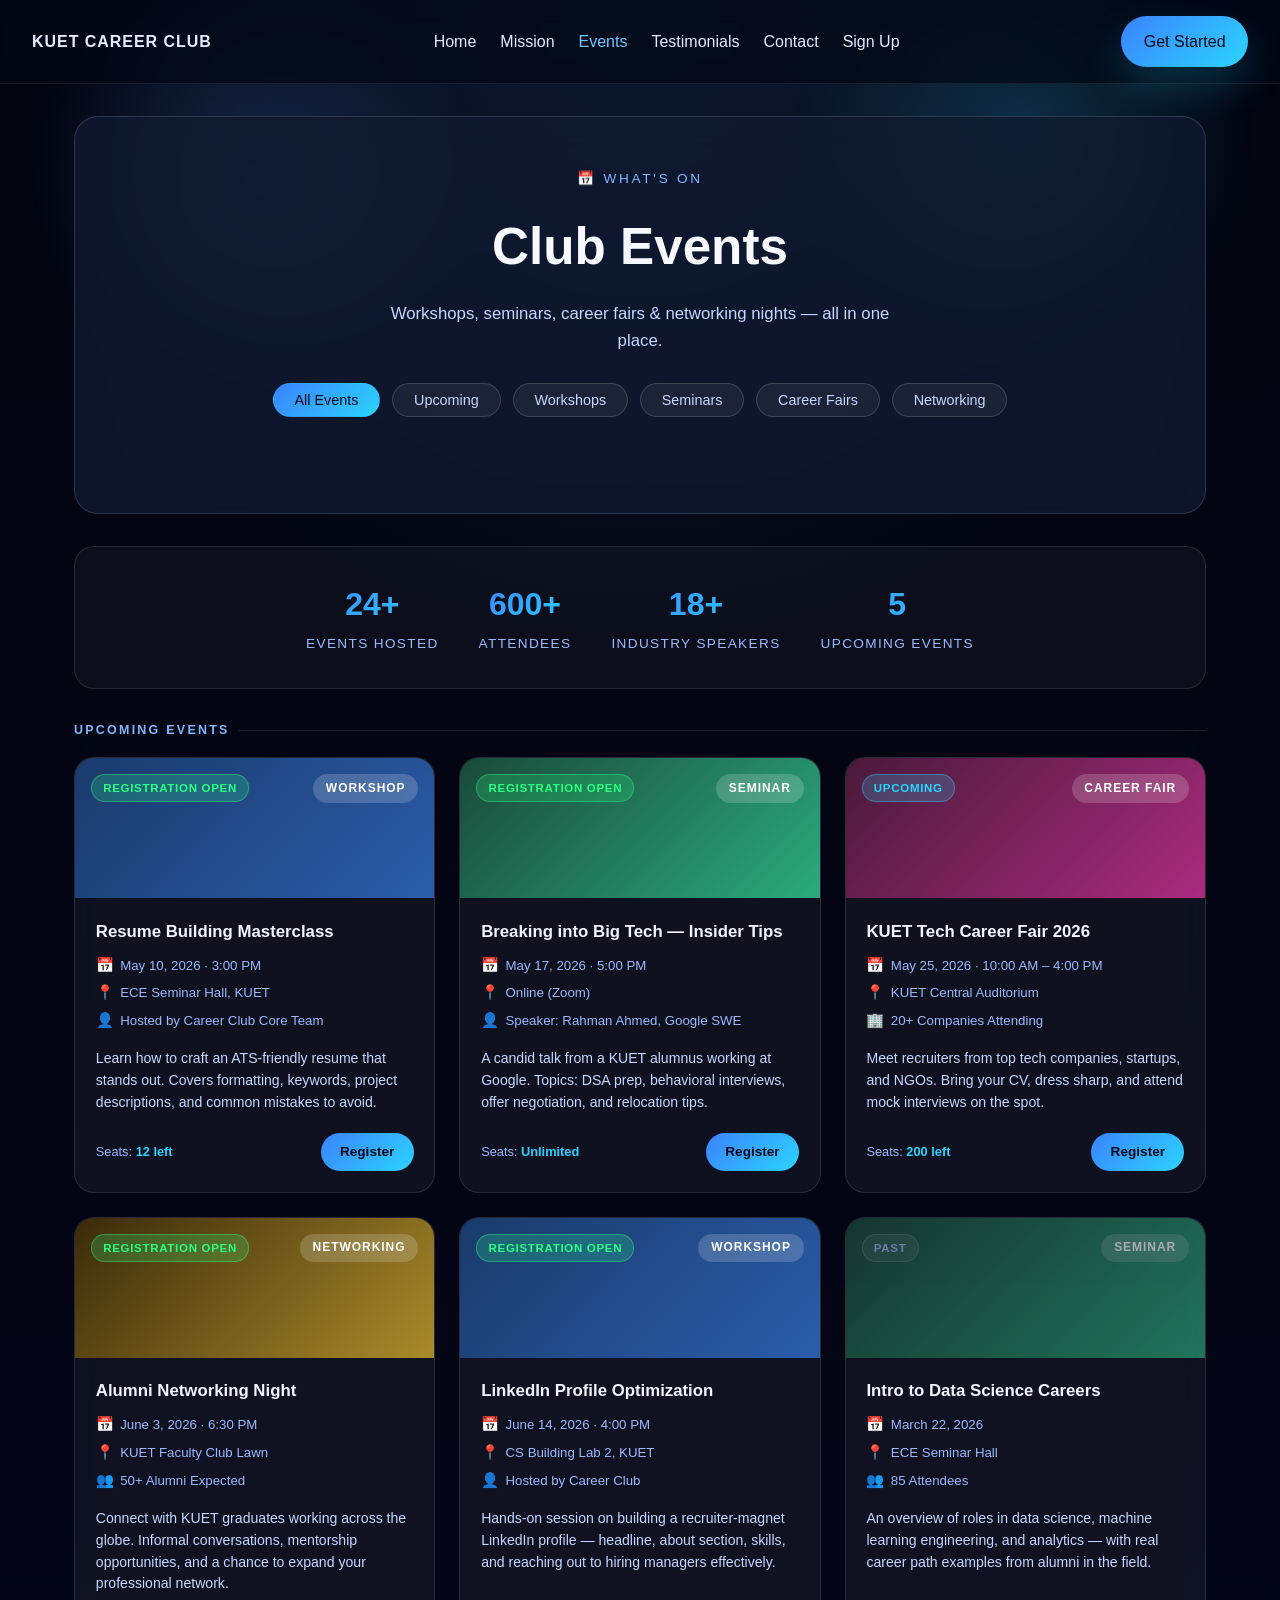
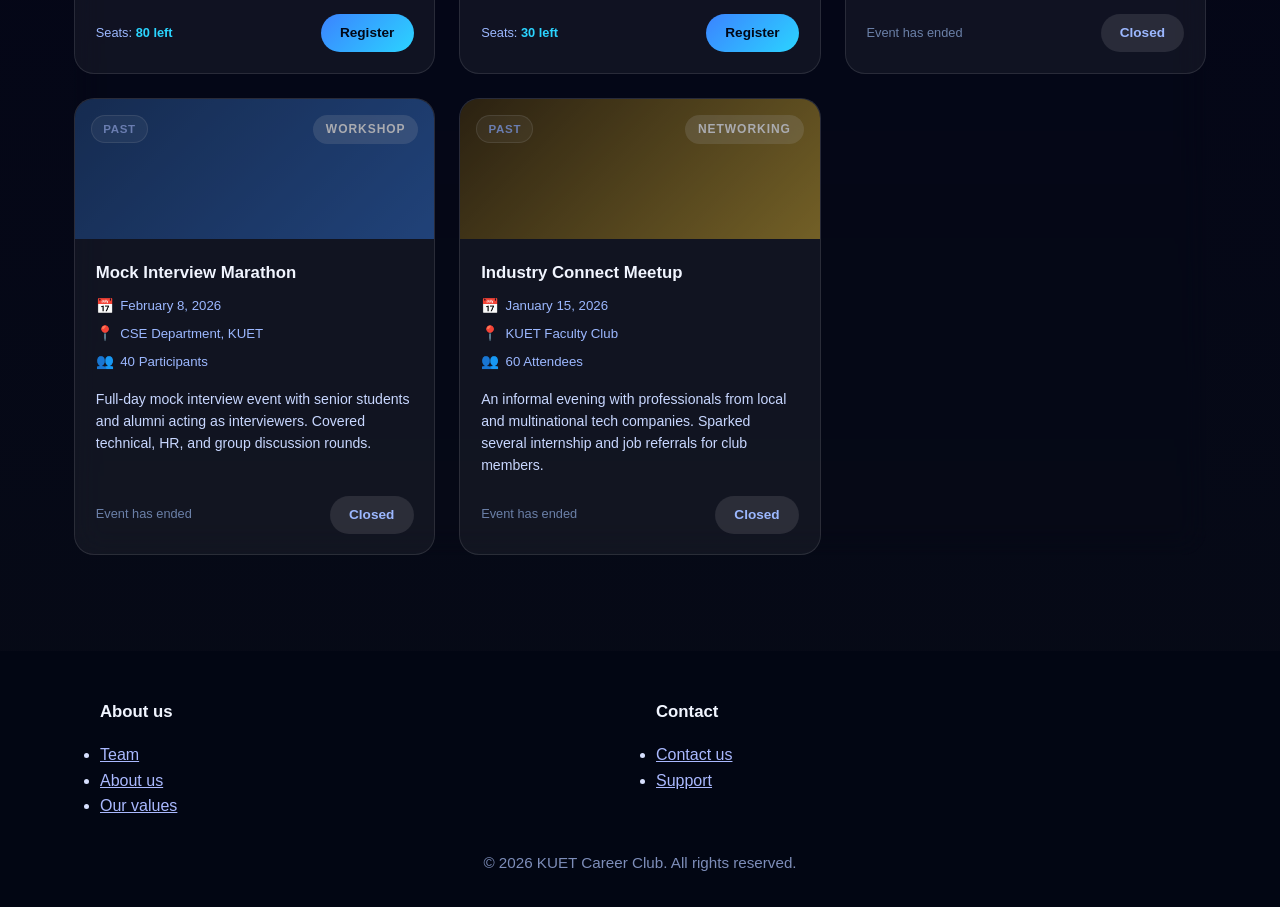
==== events.html @ 558f9d0a "added events page" ====
<!doctype html>
<html lang="en">
  <head>
    <meta charset="UTF-8" />
    <meta name="viewport" content="width=device-width, initial-scale=1.0" />
    <title>Events - KUET Career Club</title>
    <meta name="description" content="Upcoming and past events by KUET Career Club — workshops, seminars, career fairs, and more." />
    <link rel="stylesheet" href="styles.css" />

  </head>
  <body>
    <header>
      <div class="brand">
        <span class="logo">KUET Career Club</span>
      </div>
      <nav>
        <ul>
          <li><a href="index.html">Home</a></li>
          <li><a href="index.html#mission">Mission</a></li>
          <li><a href="events.html" class="nav-active">Events</a></li>
          <li><a href="index.html#testimonials">Testimonials</a></li>
          <li><a href="index.html#contact">Contact</a></li>
          <li><a href="signup.php">Sign Up</a></li>
        </ul>
      </nav>
      <a class="header-cta" href="signup.php">Get Started</a>
    </header>

    <main>
      <!-- Hero -->
      <section class="events-hero">
        <span class="eyebrow">📅 What's On</span>
        <h1>Club Events</h1>
        <p>Workshops, seminars, career fairs &amp; networking nights — all in one place.</p>

        <!-- Filter tabs -->
        <div class="filter-bar">
          <button class="filter-btn active" data-filter="all" id="filter-all">All Events</button>
          <button class="filter-btn" data-filter="upcoming" id="filter-upcoming">Upcoming</button>
          <button class="filter-btn" data-filter="workshop" id="filter-workshop">Workshops</button>
          <button class="filter-btn" data-filter="seminar" id="filter-seminar">Seminars</button>
          <button class="filter-btn" data-filter="fair" id="filter-fair">Career Fairs</button>
          <button class="filter-btn" data-filter="networking" id="filter-networking">Networking</button>
        </div>
      </section>

      <!-- Stats -->
      <div class="stats-row">
        <div class="stat-item">
          <span class="num">24+</span>
          <span>Events Hosted</span>
        </div>
        <div class="stat-item">
          <span class="num">600+</span>
          <span>Attendees</span>
        </div>
        <div class="stat-item">
          <span class="num">18+</span>
          <span>Industry Speakers</span>
        </div>
        <div class="stat-item">
          <span class="num">5</span>
          <span>Upcoming Events</span>
        </div>
      </div>

      <!-- Upcoming Events -->
      <section class="events-section-wrapper">
        <p class="section-label">Upcoming Events</p>
        <div class="events-grid" id="events-grid">

          <div class="event-card" data-type="workshop" data-status="upcoming">
            <div class="event-banner workshop">
              <span class="status-badge open">Registration Open</span>
              <span class="event-tag">Workshop</span>
            </div>
            <div class="event-body">
              <h3>Resume Building Masterclass</h3>
              <div class="event-meta">
                <span><span class="icon">📅</span> May 10, 2026 · 3:00 PM</span>
                <span><span class="icon">📍</span> ECE Seminar Hall, KUET</span>
                <span><span class="icon">👤</span> Hosted by Career Club Core Team</span>
              </div>
              <p>Learn how to craft an ATS-friendly resume that stands out. Covers formatting, keywords, project descriptions, and common mistakes to avoid.</p>
              <div class="event-footer">
                <div class="seats">Seats: <span>12 left</span></div>
                <a href="signup.php" class="register-btn">Register</a>
              </div>
            </div>
          </div>

          <div class="event-card" data-type="seminar" data-status="upcoming">
            <div class="event-banner seminar">
              <span class="status-badge open">Registration Open</span>
              <span class="event-tag">Seminar</span>
            </div>
            <div class="event-body">
              <h3>Breaking into Big Tech — Insider Tips</h3>
              <div class="event-meta">
                <span><span class="icon">📅</span> May 17, 2026 · 5:00 PM</span>
                <span><span class="icon">📍</span> Online (Zoom)</span>
                <span><span class="icon">👤</span> Speaker: Rahman Ahmed, Google SWE</span>
              </div>
              <p>A candid talk from a KUET alumnus working at Google. Topics: DSA prep, behavioral interviews, offer negotiation, and relocation tips.</p>
              <div class="event-footer">
                <div class="seats">Seats: <span>Unlimited</span></div>
                <a href="signup.php" class="register-btn">Register</a>
              </div>
            </div>
          </div>

          <div class="event-card" data-type="fair" data-status="upcoming">
            <div class="event-banner fair">
              <span class="status-badge upcoming">Upcoming</span>
              <span class="event-tag">Career Fair</span>
            </div>
            <div class="event-body">
              <h3>KUET Tech Career Fair 2026</h3>
              <div class="event-meta">
                <span><span class="icon">📅</span> May 25, 2026 · 10:00 AM – 4:00 PM</span>
                <span><span class="icon">📍</span> KUET Central Auditorium</span>
                <span><span class="icon">🏢</span> 20+ Companies Attending</span>
              </div>
              <p>Meet recruiters from top tech companies, startups, and NGOs. Bring your CV, dress sharp, and attend mock interviews on the spot.</p>
              <div class="event-footer">
                <div class="seats">Seats: <span>200 left</span></div>
                <a href="signup.php" class="register-btn">Register</a>
              </div>
            </div>
          </div>

          <div class="event-card" data-type="networking" data-status="upcoming">
            <div class="event-banner networking">
              <span class="status-badge open">Registration Open</span>
              <span class="event-tag">Networking</span>
            </div>
            <div class="event-body">
              <h3>Alumni Networking Night</h3>
              <div class="event-meta">
                <span><span class="icon">📅</span> June 3, 2026 · 6:30 PM</span>
                <span><span class="icon">📍</span> KUET Faculty Club Lawn</span>
                <span><span class="icon">👥</span> 50+ Alumni Expected</span>
              </div>
              <p>Connect with KUET graduates working across the globe. Informal conversations, mentorship opportunities, and a chance to expand your professional network.</p>
              <div class="event-footer">
                <div class="seats">Seats: <span>80 left</span></div>
                <a href="signup.php" class="register-btn">Register</a>
              </div>
            </div>
          </div>

          <div class="event-card" data-type="workshop" data-status="upcoming">
            <div class="event-banner workshop">
              <span class="status-badge open">Registration Open</span>
              <span class="event-tag">Workshop</span>
            </div>
            <div class="event-body">
              <h3>LinkedIn Profile Optimization</h3>
              <div class="event-meta">
                <span><span class="icon">📅</span> June 14, 2026 · 4:00 PM</span>
                <span><span class="icon">📍</span> CS Building Lab 2, KUET</span>
                <span><span class="icon">👤</span> Hosted by Career Club</span>
              </div>
              <p>Hands-on session on building a recruiter-magnet LinkedIn profile — headline, about section, skills, and reaching out to hiring managers effectively.</p>
              <div class="event-footer">
                <div class="seats">Seats: <span>30 left</span></div>
                <a href="signup.php" class="register-btn">Register</a>
              </div>
            </div>
          </div>

          <!-- Past Events -->
          <div class="event-card" data-type="seminar" data-status="past">
            <div class="event-banner seminar past-banner">
              <span class="status-badge past">Past</span>
              <span class="event-tag">Seminar</span>
            </div>
            <div class="event-body">
              <h3>Intro to Data Science Careers</h3>
              <div class="event-meta">
                <span><span class="icon">📅</span> March 22, 2026</span>
                <span><span class="icon">📍</span> ECE Seminar Hall</span>
                <span><span class="icon">👥</span> 85 Attendees</span>
              </div>
              <p>An overview of roles in data science, machine learning engineering, and analytics — with real career path examples from alumni in the field.</p>
              <div class="event-footer">
                <div class="seats ended">Event has ended</div>
                <span class="register-btn disabled">Closed</span>
              </div>
            </div>
          </div>

          <div class="event-card" data-type="workshop" data-status="past">
            <div class="event-banner workshop past-banner">
              <span class="status-badge past">Past</span>
              <span class="event-tag">Workshop</span>
            </div>
            <div class="event-body">
              <h3>Mock Interview Marathon</h3>
              <div class="event-meta">
                <span><span class="icon">📅</span> February 8, 2026</span>
                <span><span class="icon">📍</span> CSE Department, KUET</span>
                <span><span class="icon">👥</span> 40 Participants</span>
              </div>
              <p>Full-day mock interview event with senior students and alumni acting as interviewers. Covered technical, HR, and group discussion rounds.</p>
              <div class="event-footer">
                <div class="seats ended">Event has ended</div>
                <span class="register-btn disabled">Closed</span>
              </div>
            </div>
          </div>

          <div class="event-card" data-type="networking" data-status="past">
            <div class="event-banner networking past-banner">
              <span class="status-badge past">Past</span>
              <span class="event-tag">Networking</span>
            </div>
            <div class="event-body">
              <h3>Industry Connect Meetup</h3>
              <div class="event-meta">
                <span><span class="icon">📅</span> January 15, 2026</span>
                <span><span class="icon">📍</span> KUET Faculty Club</span>
                <span><span class="icon">👥</span> 60 Attendees</span>
              </div>
              <p>An informal evening with professionals from local and multinational tech companies. Sparked several internship and job referrals for club members.</p>
              <div class="event-footer">
                <div class="seats ended">Event has ended</div>
                <span class="register-btn disabled">Closed</span>
              </div>
            </div>
          </div>

        </div>
        <p class="no-results" id="no-results">No events found for this filter.</p>
      </section>
    </main>

    <footer>
      <div class="footer-links">
        <div>
          <h3>About us</h3>
          <ul>
            <li><a href="#">Team</a></li>
            <li><a href="#">About us</a></li>
            <li><a href="#">Our values</a></li>
          </ul>
        </div>
        <div>
          <h3>Contact</h3>
          <ul>
            <li><a href="#">Contact us</a></li>
            <li><a href="#">Support</a></li>
          </ul>
        </div>
      </div>
      <p class="footer-copy">&copy; 2026 KUET Career Club. All rights reserved.</p>
    </footer>

    <script>
      const filterBtns = document.querySelectorAll('.filter-btn');
      const cards = document.querySelectorAll('.event-card');
      const noResults = document.getElementById('no-results');

      filterBtns.forEach(btn => {
        btn.addEventListener('click', () => {
          filterBtns.forEach(b => b.classList.remove('active'));
          btn.classList.add('active');

          const filter = btn.dataset.filter;
          let visible = 0;

          cards.forEach(card => {
            const type   = card.dataset.type;
            const status = card.dataset.status;
            const show   = filter === 'all'
                        || filter === type
                        || filter === status;
            card.style.display = show ? 'flex' : 'none';
            if (show) visible++;
          });

          noResults.style.display = visible === 0 ? 'block' : 'none';
        });
      });
    </script>
  </body>
</html>
---- styles.css ----
* {
    margin: 0;
    padding: 0;
    box-sizing: border-box;
}
body {
    font-family: Inter, Arial, sans-serif;
    line-height: 1.6;
    color: #e6ecff;
    background: radial-gradient(circle at top, rgba(84, 152, 255, 0.14), transparent 25%),
      linear-gradient(180deg, #02040f 0%, #040617 60%, #070b16 100%);
}
body::before {
    content: '';
    position: fixed;
    inset: 0;
    background: radial-gradient(circle at 20% 20%, rgba(91, 156, 255, 0.18), transparent 18%),
      radial-gradient(circle at 80% 15%, rgba(43, 207, 255, 0.18), transparent 18%);
    pointer-events: none;
}
header {
    position: sticky;
    top: 0;
    z-index: 10;
    display: flex;
    align-items: center;
    justify-content: space-between;
    gap: 1rem;
    padding: 1rem 2rem;
    background: rgba(2, 7, 22, 0.72);
    border-bottom: 1px solid rgba(255, 255, 255, 0.08);
    backdrop-filter: blur(12px);
}
.brand .logo {
    font-size: 1rem;
    font-weight: 700;
    letter-spacing: 0.06em;
    text-transform: uppercase;
}
nav ul {
    list-style: none;
    display: flex;
    gap: 1.5rem;
    align-items: center;
}
nav a,
.header-cta {
    color: #e6ecff;
    text-decoration: none;
    font-weight: 500;
}
nav a {
    transition: color 0.2s ease;
}
nav a:hover {
    color: #6fc7ff;
}
.header-cta {
    padding: 0.8rem 1.4rem;
    border-radius: 999px;
    background: linear-gradient(135deg, #3b83ff, #2bd4ff);
    color: #020817;
    box-shadow: 0 18px 40px rgba(45, 212, 255, 0.2);
}
main {
    max-width: 1180px;
    margin: 0 auto;
    padding: 2rem 1.5rem 4rem;
}
section {
    padding: 2rem;
    margin-bottom: 2rem;
    background: rgba(255, 255, 255, 0.06);
    backdrop-filter: blur(16px);
    border: 1px solid rgba(255, 255, 255, 0.12);
    border-radius: 24px;
}
.hero {
    padding: 3rem 2rem;
    background: rgba(15, 25, 48, 0.8);
    border: 1px solid rgba(255, 255, 255, 0.14);
}
.hero-grid {
    display: grid;
    grid-template-columns: 1.2fr 1fr;
    gap: 2rem;
    align-items: center;
}
.hero-copy {
    max-width: 620px;
}
.eyebrow {
    display: inline-block;
    margin-bottom: 1rem;
    color: #82b7ff;
    font-size: 0.85rem;
    letter-spacing: 0.2em;
    text-transform: uppercase;
}
.hero h1,
#mission h2 {
    font-size: clamp(2.6rem, 4vw, 4.6rem);
    line-height: 1.02;
    margin-bottom: 1.2rem;
    color: #f7f9ff;
}
.hero p,
.mission-copy p {
    max-width: 580px;
    font-size: 1.05rem;
    color: #c8d7ff;
    margin-bottom: 2rem;
}
.hero-actions {
    display: flex;
    flex-wrap: wrap;
    gap: 1rem;
}
.btn {
    display: inline-flex;
    align-items: center;
    justify-content: center;
    padding: 0.95rem 1.8rem;
    border-radius: 999px;
    font-weight: 600;
    transition: transform 0.2s ease, box-shadow 0.2s ease, background 0.2s ease;
}
.btn:hover {
    transform: translateY(-2px);
}
.btn-primary {
    background: linear-gradient(135deg, #3b83ff, #2bd4ff);
    color: #020817;
    box-shadow: 0 18px 40px rgba(45, 212, 255, 0.22);
}
.btn-secondary {
    background: rgba(255, 255, 255, 0.08);
    color: #e8f1ff;
    border: 1px solid rgba(255, 255, 255, 0.14);
}
.hero-visual {
    display: flex;
    justify-content: center;
}
.hero-card {
    width: 100%;
    min-height: 380px;
    border-radius: 32px;
    overflow: hidden;
    box-shadow: 0 40px 120px rgba(0, 0, 0, 0.35);
    border: 1px solid rgba(255, 255, 255, 0.16);
    background: linear-gradient(180deg, rgba(255,255,255,0.04), rgba(255,255,255,0.08));
}
.hero-card-image {
    width: 100%;
    height: 100%;
    min-height: 300px;
    background: radial-gradient(circle at 30% 30%, rgba(91, 156, 255, 0.22), transparent 24%),
      linear-gradient(180deg, rgba(255, 255, 255, 0.08), rgba(7, 15, 33, 0.95));
    background-image: url('');
    background-size: cover;
    background-position: center;
    position: relative;
}
.hero-card-image::after {
    content: '';
    position: absolute;
    inset: 0;
    background: linear-gradient(180deg, transparent 0%, rgba(2, 8, 28, 0.65) 100%);
}
.hero-card-caption {
    position: absolute;
    left: 1.5rem;
    right: 1.5rem;
    bottom: 1.5rem;
    padding: 0.9rem 1rem;
    border-radius: 18px;
    background: rgba(2, 8, 28, 0.78);
    color: #e8f1ff;
    font-weight: 600;
    backdrop-filter: blur(10px);
}
.mission {
    display: grid;
    grid-template-columns: 1.2fr 0.8fr;
    gap: 2rem;
    align-items: center;
}
.mission-copy .eyebrow {
    color: #6fd7ff;
}
.mission-note {
    margin-top: 1rem;
    color: #9cb8ff;
}
.mission-panel {
    display: flex;
    justify-content: center;
}
.brand-card {
    max-width: 360px;
    width: 100%;
    border-radius: 28px;
    padding: 2rem;
    background: rgba(255, 255, 255, 0.05);
    border: 1px solid rgba(255, 255, 255, 0.14);
    box-shadow: inset 0 0 0 1px rgba(255, 255, 255, 0.02), 0 40px 80px rgba(7, 15, 33, 0.45);
    display: grid;
    place-items: center;
    text-align: center;
}
.brand-mark {
    width: 72px;
    height: 72px;
    border-radius: 22px;
    background: linear-gradient(135deg, #3b83ff, #2bd4ff);
    color: #020817;
    display: grid;
    place-items: center;
    font-size: 1.6rem;
    font-weight: 700;
    margin-bottom: 1.4rem;
}
.brand-text span {
    display: inline-block;
    color: #e8f1ff;
    font-size: 1.1rem;
    letter-spacing: 0.08em;
    text-transform: uppercase;
}
.testimonials {
    overflow: hidden;
    padding: 2rem 0;
}
.testimonials-container {
    display: flex;
    width: calc(250px * 10);
    animation: scroll 40s linear infinite;
}
.testimonial {
    flex: 0 0 250px;
    margin-right: 2rem;
    padding: 1.5rem;
    background: rgba(255, 255, 255, 0.05);
    border-radius: 16px;
    border: 1px solid rgba(255, 255, 255, 0.1);
    backdrop-filter: blur(8px);
}
.testimonial p {
    color: #c8d7ff;
    font-style: italic;
    margin-bottom: 0.5rem;
}
.testimonial cite {
    color: #82b7ff;
    font-weight: 600;
    font-size: 0.9rem;
}
@keyframes scroll {
    0% { transform: translateX(0); }
    100% { transform: translateX(-50%); }
}
footer {
    background-color: #020613;
    color: #d7e0ff;
    padding: 3rem 1.5rem 2rem;
}
.footer-links {
    display: grid;
    grid-template-columns: repeat(2, minmax(180px, 1fr));
    gap: 2rem;
    max-width: 1080px;
    margin: 0 auto 2rem;
}
.footer-links h3 {
    margin-bottom: 1rem;
    color: #f1f5ff;
    font-size: 1.05rem;
}
.footer-links a {
    color: #aab9ff;
}
.footer-copy {
    text-align: center;
    color: #7d8db9;
    font-size: 0.95rem;
}
@media (max-width: 1024px) {
    .hero-grid,
    .mission {
        grid-template-columns: 1fr;
    }
    .hero {
        padding: 2.5rem 1.5rem;
    }
}
@media (max-width: 768px) {
    header {
        flex-wrap: wrap;
        justify-content: center;
        text-align: center;
    }
    nav ul {
        flex-wrap: wrap;
        justify-content: center;
    }
    .hero h1,
    #mission h2 {
        font-size: 2.6rem;
    }
    .hero-actions {
        justify-content: center;
    }
}
@media (max-width: 560px) {
    header {
        padding: 1rem;
    }
    .hero {
        padding: 2rem 1rem;
    }
    .hero-card {
        min-height: 260px;
    }
    .hero-card-caption {
        left: 1rem;
        right: 1rem;
    }
    .btn {
        width: 100%;
    }
}

/* Form styles */
form {
    max-width: 400px;
    margin: 0 auto;
    display: flex;
    flex-direction: column;
}

label {
    margin-bottom: 0.5rem;
    font-weight: bold;
}

input {
    padding: 0.5rem;
    margin-bottom: 1rem;
    border: 1px solid #ccc;
    border-radius: 4px;
    font-size: 1rem;
}

button {
    padding: 0.5rem;
    background-color: #045086;
    color: white;
    border: none;
    border-radius: 4px;
    cursor: pointer;
    margin-bottom: 0.5rem;
    font-size: 1rem;
}

button:hover {
    background-color: #003366;
}

button[type="reset"] {
    background-color: #ccc;
    color: #333;
}

button[type="reset"]:hover {
    background-color: #aaa;
}

/* ── Events Page ── */
.events-hero {
    text-align: center;
    padding: 3rem 2rem;
    background: rgba(15, 25, 48, 0.8);
    border: 1px solid rgba(255, 255, 255, 0.14);
}
.events-hero h1 {
    font-size: clamp(2rem, 4vw, 3.6rem);
    color: #f7f9ff;
    margin-bottom: 0.8rem;
}
.events-hero p {
    color: #c8d7ff;
    font-size: 1.05rem;
    max-width: 540px;
    margin: 0 auto 1.8rem;
}
.filter-bar {
    display: flex;
    justify-content: center;
    gap: 0.75rem;
    flex-wrap: wrap;
    margin-bottom: 2.5rem;
}
.filter-btn {
    padding: 0.5rem 1.3rem;
    border-radius: 999px;
    border: 1px solid rgba(255, 255, 255, 0.15);
    background: rgba(255, 255, 255, 0.06);
    color: #c8d7ff;
    font-size: 0.9rem;
    font-weight: 500;
    cursor: pointer;
    transition: all 0.2s ease;
}
.filter-btn:hover,
.filter-btn.active {
    background: linear-gradient(135deg, #3b83ff, #2bd4ff);
    color: #020817;
    border-color: transparent;
}
.stats-row {
    display: flex;
    justify-content: center;
    gap: 2.5rem;
    flex-wrap: wrap;
    padding: 2rem;
    background: rgba(255, 255, 255, 0.04);
    border: 1px solid rgba(255, 255, 255, 0.1);
    border-radius: 20px;
    margin-bottom: 2rem;
}
.stat-item { text-align: center; }
.stat-item .num {
    display: block;
    font-size: 2rem;
    font-weight: 700;
    background: linear-gradient(135deg, #3b83ff, #2bd4ff);
    -webkit-background-clip: text;
    -webkit-text-fill-color: transparent;
    background-clip: text;
}
.stat-item span:last-child {
    font-size: 0.85rem;
    color: #9cb8ff;
    text-transform: uppercase;
    letter-spacing: 0.1em;
}
.events-grid {
    display: grid;
    grid-template-columns: repeat(auto-fill, minmax(300px, 1fr));
    gap: 1.5rem;
}
.event-card {
    background: rgba(255, 255, 255, 0.05);
    border: 1px solid rgba(255, 255, 255, 0.1);
    border-radius: 20px;
    overflow: hidden;
    backdrop-filter: blur(12px);
    transition: transform 0.25s ease, box-shadow 0.25s ease;
    display: flex;
    flex-direction: column;
}
.event-card:hover {
    transform: translateY(-5px);
    box-shadow: 0 20px 60px rgba(43, 212, 255, 0.12);
}
.event-banner {
    height: 140px;
    position: relative;
    display: flex;
    align-items: flex-end;
    padding: 1rem;
}
.event-banner.workshop   { background: linear-gradient(135deg, #1a3a6b, #2b5daa); }
.event-banner.seminar    { background: linear-gradient(135deg, #1a4a3a, #2baa7e); }
.event-banner.fair       { background: linear-gradient(135deg, #4a1a3a, #aa2b7e); }
.event-banner.networking { background: linear-gradient(135deg, #3a2a0a, #aa8b2b); }
.event-banner.past-banner { opacity: 0.65; }
.event-tag {
    position: absolute;
    top: 1rem;
    right: 1rem;
    padding: 0.3rem 0.8rem;
    border-radius: 999px;
    font-size: 0.75rem;
    font-weight: 600;
    text-transform: uppercase;
    letter-spacing: 0.08em;
    background: rgba(255, 255, 255, 0.18);
    color: #fff;
    backdrop-filter: blur(6px);
}
.status-badge {
    position: absolute;
    top: 1rem;
    left: 1rem;
    padding: 0.25rem 0.7rem;
    border-radius: 999px;
    font-size: 0.72rem;
    font-weight: 700;
    text-transform: uppercase;
    letter-spacing: 0.06em;
}
.status-badge.upcoming { background: rgba(43, 212, 255, 0.2); color: #2bd4ff; border: 1px solid rgba(43, 212, 255, 0.4); }
.status-badge.past     { background: rgba(255, 255, 255, 0.08); color: #9cb8ff; border: 1px solid rgba(255, 255, 255, 0.15); }
.status-badge.open     { background: rgba(43, 255, 130, 0.2); color: #2bff82; border: 1px solid rgba(43, 255, 130, 0.4); }
.event-body {
    padding: 1.3rem;
    flex: 1;
    display: flex;
    flex-direction: column;
}
.event-body h3 { font-size: 1.05rem; color: #f1f5ff; margin-bottom: 0.5rem; }
.event-meta { display: flex; flex-direction: column; gap: 0.3rem; margin-bottom: 1rem; }
.event-meta span { font-size: 0.83rem; color: #9cb8ff; display: flex; align-items: center; gap: 0.4rem; }
.event-meta .icon { font-size: 0.9rem; }
.event-body p { font-size: 0.88rem; color: #c8d7ff; flex: 1; margin-bottom: 1.2rem; line-height: 1.55; }
.event-footer { display: flex; align-items: center; justify-content: space-between; }
.seats { font-size: 0.8rem; color: #9cb8ff; }
.seats span { color: #2bd4ff; font-weight: 600; }
.seats.ended { color: #6b80a8; }
.register-btn {
    padding: 0.5rem 1.2rem;
    border-radius: 999px;
    font-size: 0.85rem;
    font-weight: 600;
    cursor: pointer;
    border: none;
    background: linear-gradient(135deg, #3b83ff, #2bd4ff);
    color: #020817;
    transition: transform 0.2s ease, opacity 0.2s ease;
    text-decoration: none;
    display: inline-block;
}
.register-btn:hover { transform: translateY(-2px); opacity: 0.9; }
.register-btn.disabled {
    background: rgba(255, 255, 255, 0.1);
    color: #9cb8ff;
    cursor: default;
}
.register-btn.disabled:hover { transform: none; }
.section-label {
    font-size: 0.78rem;
    font-weight: 700;
    letter-spacing: 0.18em;
    text-transform: uppercase;
    color: #82b7ff;
    margin-bottom: 1rem;
    display: flex;
    align-items: center;
    gap: 0.6rem;
}
.section-label::after {
    content: '';
    flex: 1;
    height: 1px;
    background: rgba(255, 255, 255, 0.1);
}
.nav-active { color: #6fc7ff !important; }
.events-section-wrapper { background: transparent; border: none; padding: 0; }
.no-results { text-align: center; padding: 3rem; color: #9cb8ff; display: none; }
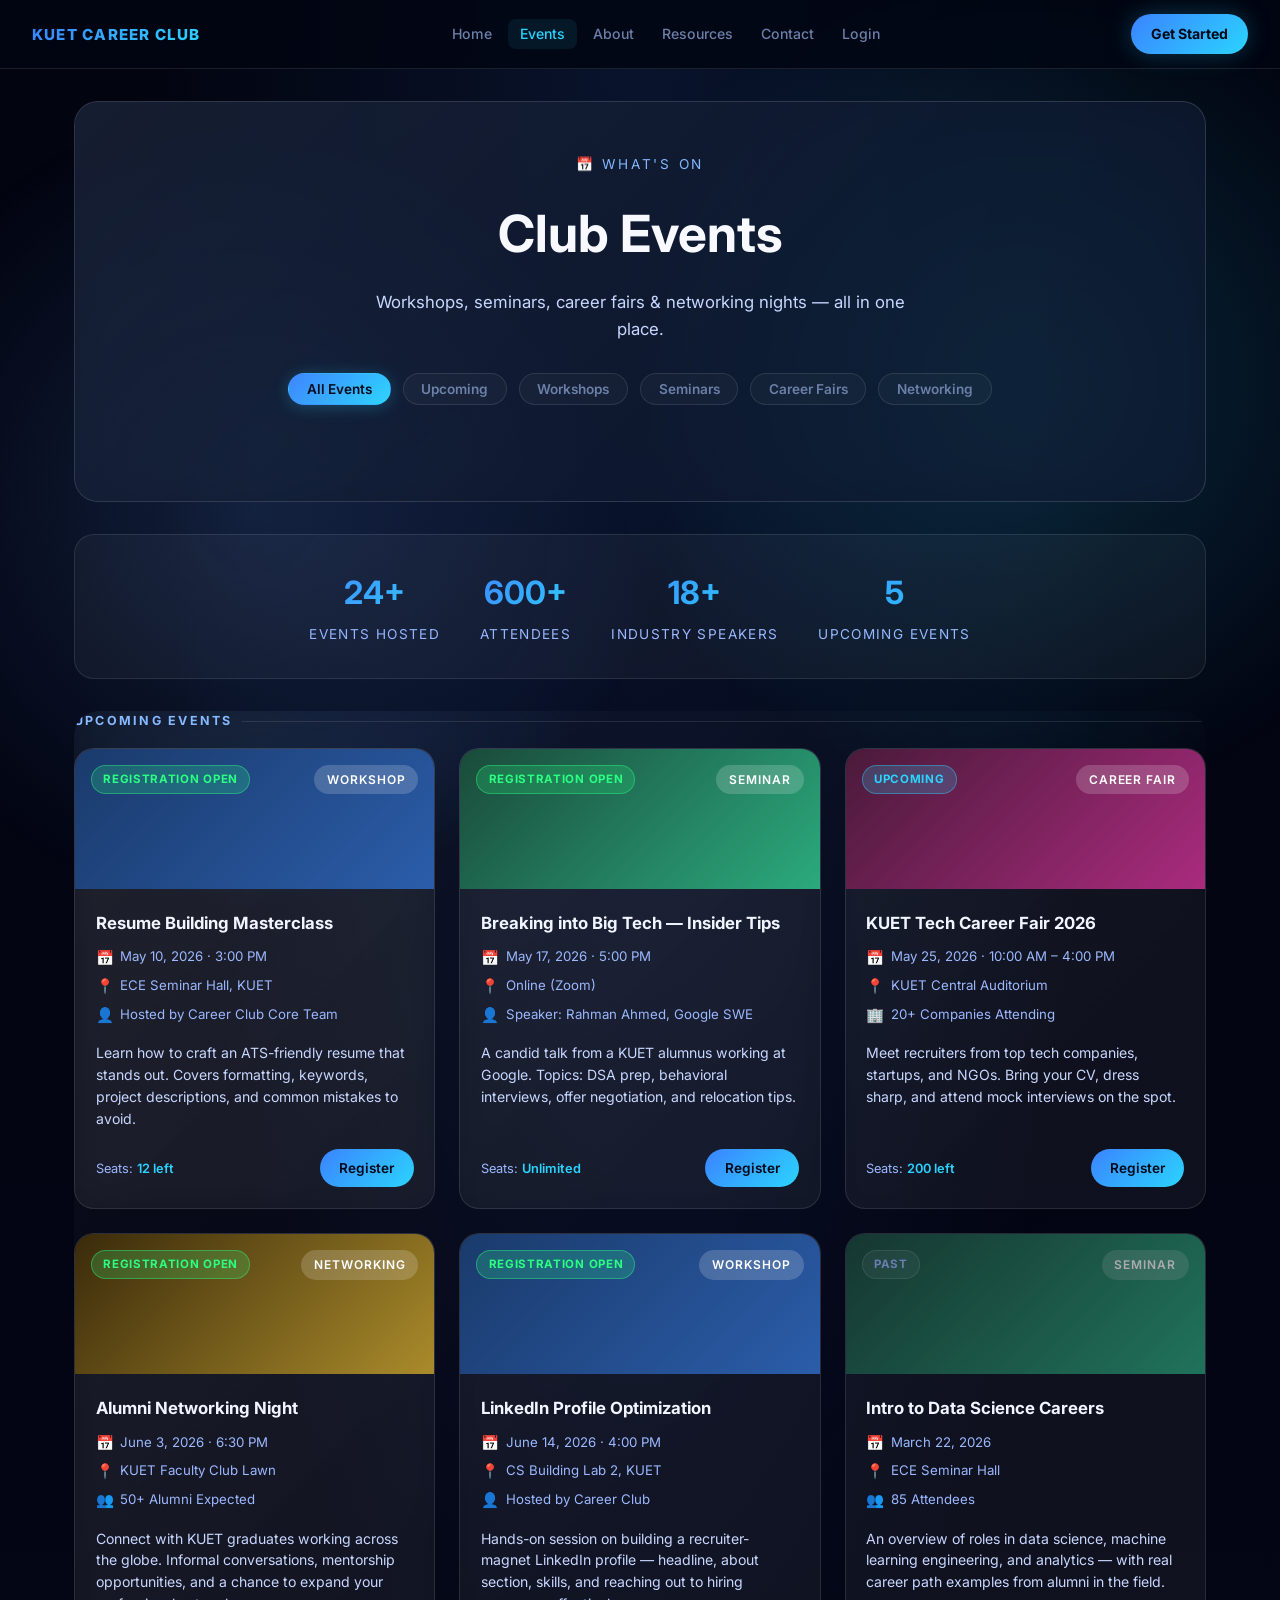
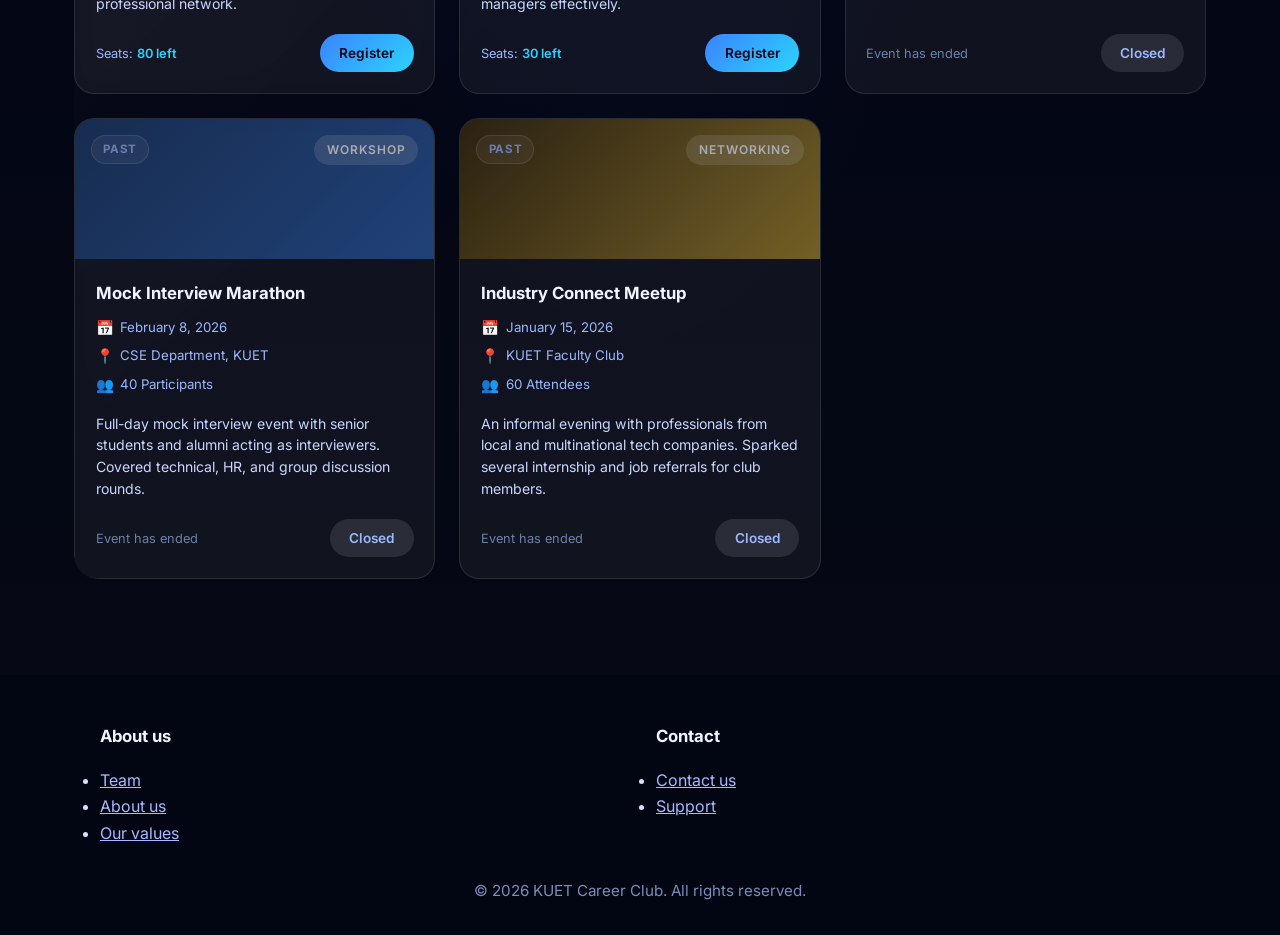
==== commit 275cc497: "addedseveral pages" ====
--- a/events.html
+++ b/events.html
@@ -16,11 +16,11 @@
       <nav>
         <ul>
           <li><a href="index.html">Home</a></li>
-          <li><a href="index.html#mission">Mission</a></li>
           <li><a href="events.html" class="nav-active">Events</a></li>
-          <li><a href="index.html#testimonials">Testimonials</a></li>
-          <li><a href="index.html#contact">Contact</a></li>
-          <li><a href="signup.php">Sign Up</a></li>
+          <li><a href="about.html">About</a></li>
+          <li><a href="resources.html">Resources</a></li>
+          <li><a href="contact.html">Contact</a></li>
+          <li><a href="login.html">Login</a></li>
         </ul>
       </nav>
       <a class="header-cta" href="signup.php">Get Started</a>
--- a/styles.css
+++ b/styles.css
@@ -1,14 +1,42 @@
+@import url('https://fonts.googleapis.com/css2?family=Inter:wght@400;500;600;700;800&display=swap');
+
+:root {
+    --accent-1: #3b83ff;
+    --accent-2: #2bd4ff;
+    --accent-grad: linear-gradient(135deg, var(--accent-1), var(--accent-2));
+    --bg-dark: #02040f;
+    --surface-1: rgba(255,255,255,0.05);
+    --surface-2: rgba(255,255,255,0.03);
+    --border: rgba(255,255,255,0.10);
+    --border-bright: rgba(255,255,255,0.16);
+    --text-primary: #f0f4ff;
+    --text-secondary: #c8d7ff;
+    --text-muted: #6b7fa8;
+    --radius-card: 20px;
+    --radius-btn: 999px;
+    --transition: 0.22s cubic-bezier(0.4,0,0.2,1);
+}
+
 * {
     margin: 0;
     padding: 0;
     box-sizing: border-box;
 }
+
+html { scroll-behavior: smooth; }
 body {
-    font-family: Inter, Arial, sans-serif;
-    line-height: 1.6;
-    color: #e6ecff;
-    background: radial-gradient(circle at top, rgba(84, 152, 255, 0.14), transparent 25%),
-      linear-gradient(180deg, #02040f 0%, #040617 60%, #070b16 100%);
+    font-family: 'Inter', system-ui, Arial, sans-serif;
+    line-height: 1.65;
+    color: var(--text-secondary);
+    background: radial-gradient(ellipse at 50% 0%, rgba(59,131,255,0.12) 0%, transparent 55%),
+      linear-gradient(180deg, #02040f 0%, #030514 60%, #060a14 100%);
+    -webkit-font-smoothing: antialiased;
+    animation: pageFade 0.4s ease both;
+}
+
+@keyframes pageFade {
+    from { opacity: 0; transform: translateY(6px); }
+    to   { opacity: 1; transform: translateY(0); }
 }
 body::before {
     content: '';
@@ -21,46 +49,60 @@
 header {
     position: sticky;
     top: 0;
-    z-index: 10;
+    z-index: 100;
     display: flex;
     align-items: center;
     justify-content: space-between;
     gap: 1rem;
-    padding: 1rem 2rem;
-    background: rgba(2, 7, 22, 0.72);
-    border-bottom: 1px solid rgba(255, 255, 255, 0.08);
-    backdrop-filter: blur(12px);
+    padding: 0.85rem 2rem;
+    background: rgba(2, 5, 18, 0.80);
+    border-bottom: 1px solid var(--border);
+    backdrop-filter: blur(20px) saturate(180%);
+    -webkit-backdrop-filter: blur(20px) saturate(180%);
 }
 .brand .logo {
-    font-size: 1rem;
-    font-weight: 700;
-    letter-spacing: 0.06em;
+    font-size: 0.95rem;
+    font-weight: 800;
+    letter-spacing: 0.08em;
     text-transform: uppercase;
+    background: var(--accent-grad);
+    -webkit-background-clip: text;
+    -webkit-text-fill-color: transparent;
+    background-clip: text;
 }
 nav ul {
     list-style: none;
     display: flex;
-    gap: 1.5rem;
-    align-items: center;
-}
-nav a,
-.header-cta {
-    color: #e6ecff;
+    gap: 0.25rem;
+    align-items: center;
+}
+nav a {
+    color: var(--text-muted);
     text-decoration: none;
     font-weight: 500;
-}
-nav a {
-    transition: color 0.2s ease;
+    font-size: 0.88rem;
+    padding: 0.4rem 0.75rem;
+    border-radius: 8px;
+    transition: color var(--transition), background var(--transition);
 }
 nav a:hover {
-    color: #6fc7ff;
+    color: var(--text-primary);
+    background: rgba(255,255,255,0.06);
 }
 .header-cta {
-    padding: 0.8rem 1.4rem;
-    border-radius: 999px;
-    background: linear-gradient(135deg, #3b83ff, #2bd4ff);
+    padding: 0.55rem 1.25rem;
+    border-radius: var(--radius-btn);
+    background: var(--accent-grad);
     color: #020817;
-    box-shadow: 0 18px 40px rgba(45, 212, 255, 0.2);
+    font-size: 0.88rem;
+    font-weight: 700;
+    text-decoration: none;
+    box-shadow: 0 0 24px rgba(43,212,255,0.25);
+    transition: transform var(--transition), box-shadow var(--transition);
+}
+.header-cta:hover {
+    transform: translateY(-1px);
+    box-shadow: 0 4px 32px rgba(43,212,255,0.4);
 }
 main {
     max-width: 1180px;
@@ -70,10 +112,21 @@
 section {
     padding: 2rem;
     margin-bottom: 2rem;
-    background: rgba(255, 255, 255, 0.06);
-    backdrop-filter: blur(16px);
-    border: 1px solid rgba(255, 255, 255, 0.12);
+    background: rgba(255,255,255,0.035);
+    backdrop-filter: blur(24px) saturate(140%);
+    -webkit-backdrop-filter: blur(24px) saturate(140%);
+    border: 1px solid var(--border);
     border-radius: 24px;
+    position: relative;
+    overflow: hidden;
+}
+section::before {
+    content: '';
+    position: absolute;
+    inset: 0;
+    background: linear-gradient(135deg, rgba(255,255,255,0.04) 0%, transparent 60%);
+    pointer-events: none;
+    border-radius: inherit;
 }
 .hero {
     padding: 3rem 2rem;
@@ -120,24 +173,30 @@
     display: inline-flex;
     align-items: center;
     justify-content: center;
-    padding: 0.95rem 1.8rem;
-    border-radius: 999px;
-    font-weight: 600;
-    transition: transform 0.2s ease, box-shadow 0.2s ease, background 0.2s ease;
-}
-.btn:hover {
-    transform: translateY(-2px);
-}
+    padding: 0.8rem 1.8rem;
+    border-radius: var(--radius-btn);
+    font-weight: 700;
+    font-size: 0.9rem;
+    letter-spacing: 0.01em;
+    text-decoration: none;
+    transition: transform var(--transition), box-shadow var(--transition), opacity var(--transition);
+    position: relative;
+    overflow: hidden;
+}
+.btn:hover { transform: translateY(-2px); }
 .btn-primary {
-    background: linear-gradient(135deg, #3b83ff, #2bd4ff);
+    background: var(--accent-grad);
     color: #020817;
-    box-shadow: 0 18px 40px rgba(45, 212, 255, 0.22);
-}
+    box-shadow: 0 4px 24px rgba(43,212,255,0.3);
+}
+.btn-primary:hover { box-shadow: 0 8px 36px rgba(43,212,255,0.45); }
 .btn-secondary {
-    background: rgba(255, 255, 255, 0.08);
-    color: #e8f1ff;
-    border: 1px solid rgba(255, 255, 255, 0.14);
-}
+    background: rgba(255,255,255,0.06);
+    color: var(--text-primary);
+    border: 1px solid var(--border-bright);
+    backdrop-filter: blur(8px);
+}
+.btn-secondary:hover { background: rgba(255,255,255,0.10); }
 .hero-visual {
     display: flex;
     justify-content: center;
@@ -402,21 +461,23 @@
     margin-bottom: 2.5rem;
 }
 .filter-btn {
-    padding: 0.5rem 1.3rem;
-    border-radius: 999px;
-    border: 1px solid rgba(255, 255, 255, 0.15);
-    background: rgba(255, 255, 255, 0.06);
-    color: #c8d7ff;
-    font-size: 0.9rem;
-    font-weight: 500;
+    padding: 0.45rem 1.1rem;
+    border-radius: var(--radius-btn);
+    border: 1px solid var(--border);
+    background: var(--surface-2);
+    color: var(--text-muted);
+    font-size: 0.85rem;
+    font-weight: 600;
     cursor: pointer;
-    transition: all 0.2s ease;
+    transition: all var(--transition);
+    font-family: inherit;
 }
 .filter-btn:hover,
 .filter-btn.active {
-    background: linear-gradient(135deg, #3b83ff, #2bd4ff);
+    background: var(--accent-grad);
     color: #020817;
     border-color: transparent;
+    box-shadow: 0 2px 16px rgba(43,212,255,0.25);
 }
 .stats-row {
     display: flex;
@@ -451,18 +512,19 @@
     gap: 1.5rem;
 }
 .event-card {
-    background: rgba(255, 255, 255, 0.05);
-    border: 1px solid rgba(255, 255, 255, 0.1);
-    border-radius: 20px;
+    background: var(--surface-1);
+    border: 1px solid var(--border);
+    border-radius: var(--radius-card);
     overflow: hidden;
-    backdrop-filter: blur(12px);
-    transition: transform 0.25s ease, box-shadow 0.25s ease;
+    backdrop-filter: blur(16px);
+    transition: transform var(--transition), box-shadow var(--transition), border-color var(--transition);
     display: flex;
     flex-direction: column;
 }
 .event-card:hover {
-    transform: translateY(-5px);
-    box-shadow: 0 20px 60px rgba(43, 212, 255, 0.12);
+    transform: translateY(-6px);
+    box-shadow: 0 20px 60px rgba(43,212,255,0.13);
+    border-color: rgba(43,212,255,0.2);
 }
 .event-banner {
     height: 140px;
@@ -556,6 +618,377 @@
     height: 1px;
     background: rgba(255, 255, 255, 0.1);
 }
-.nav-active { color: #6fc7ff !important; }
+.nav-active {
+    color: var(--accent-2) !important;
+    background: rgba(43,212,255,0.08) !important;
+}
 .events-section-wrapper { background: transparent; border: none; padding: 0; }
 .no-results { text-align: center; padding: 3rem; color: #9cb8ff; display: none; }
+
+/* ── Login / Auth Page ── */
+.auth-main {
+    max-width: 1180px;
+    margin: 0 auto;
+    padding: 3rem 1.5rem 5rem;
+    display: flex;
+    justify-content: center;
+    align-items: flex-start;
+}
+.auth-card {
+    width: 100%;
+    max-width: 440px;
+    background: rgba(255, 255, 255, 0.05);
+    border: 1px solid rgba(255, 255, 255, 0.12);
+    border-radius: 28px;
+    padding: 2.5rem;
+    backdrop-filter: blur(20px);
+    box-shadow: 0 40px 100px rgba(0, 0, 0, 0.3);
+}
+.auth-header { text-align: center; margin-bottom: 2rem; }
+.auth-logo {
+    width: 64px;
+    height: 64px;
+    border-radius: 18px;
+    background: linear-gradient(135deg, #3b83ff, #2bd4ff);
+    color: #020817;
+    font-size: 1.2rem;
+    font-weight: 800;
+    display: grid;
+    place-items: center;
+    margin: 0 auto 1.2rem;
+}
+.auth-title {
+    font-size: 1.7rem;
+    color: #f7f9ff;
+    margin-bottom: 0.4rem;
+}
+.auth-subtitle { font-size: 0.9rem; color: #9cb8ff; }
+
+.auth-form { display: flex; flex-direction: column; gap: 1.2rem; }
+.form-group { display: flex; flex-direction: column; gap: 0.4rem; }
+.form-group label {
+    font-size: 0.88rem;
+    font-weight: 600;
+    color: #c8d7ff;
+}
+.form-label-row {
+    display: flex;
+    justify-content: space-between;
+    align-items: center;
+}
+.form-link {
+    font-size: 0.83rem;
+    color: #6fc7ff;
+    text-decoration: none;
+    font-weight: 500;
+    transition: color 0.2s;
+}
+.form-link:hover { color: #2bd4ff; }
+.input-wrapper { position: relative; }
+.auth-form input[type="email"],
+.auth-form input[type="password"],
+.auth-form input[type="text"] {
+    width: 100%;
+    padding: 0.75rem 1rem;
+    background: rgba(255, 255, 255, 0.06);
+    border: 1px solid rgba(255, 255, 255, 0.14);
+    border-radius: 12px;
+    color: #e6ecff;
+    font-size: 0.95rem;
+    font-family: inherit;
+    transition: border-color 0.2s, box-shadow 0.2s;
+    outline: none;
+    margin-bottom: 0;
+}
+.auth-form input:focus {
+    border-color: rgba(59, 131, 255, 0.6);
+    box-shadow: 0 0 0 3px rgba(59, 131, 255, 0.12);
+}
+.auth-form input::placeholder { color: #4a5a80; }
+.toggle-password {
+    position: absolute;
+    right: 0.75rem;
+    top: 50%;
+    transform: translateY(-50%);
+    background: none;
+    border: none;
+    color: #6b80a8;
+    cursor: pointer;
+    padding: 0.2rem;
+    display: flex;
+    align-items: center;
+    transition: color 0.2s;
+}
+.toggle-password:hover { color: #c8d7ff; background: none; }
+.input-wrapper input { padding-right: 2.8rem; }
+
+.form-check {
+    display: flex;
+    align-items: center;
+    gap: 0.5rem;
+    font-size: 0.88rem;
+    color: #9cb8ff;
+}
+.form-check input[type="checkbox"] {
+    width: 16px;
+    height: 16px;
+    accent-color: #3b83ff;
+    cursor: pointer;
+    margin-bottom: 0;
+    flex-shrink: 0;
+}
+.auth-submit { width: 100%; margin-top: 0.4rem; justify-content: center; }
+.auth-divider {
+    display: flex;
+    align-items: center;
+    gap: 1rem;
+    margin: 1.5rem 0 1rem;
+    color: #4a5a80;
+    font-size: 0.85rem;
+}
+.auth-divider::before,
+.auth-divider::after {
+    content: '';
+    flex: 1;
+    height: 1px;
+    background: rgba(255, 255, 255, 0.08);
+}
+.auth-footer-text {
+    text-align: center;
+    font-size: 0.88rem;
+    color: #9cb8ff;
+}
+
+/* ── About Page ── */
+.about-hero {
+    text-align: center;
+    padding: 3.5rem 2rem;
+    background: rgba(15, 25, 48, 0.8);
+    border: 1px solid rgba(255, 255, 255, 0.14);
+    border-radius: 24px;
+    margin-bottom: 2rem;
+}
+.about-hero h1 {
+    font-size: clamp(2rem, 4vw, 3.4rem);
+    color: #f7f9ff;
+    line-height: 1.1;
+    margin-bottom: 1rem;
+}
+.about-hero p {
+    color: #c8d7ff;
+    font-size: 1.05rem;
+    max-width: 560px;
+    margin: 0 auto;
+}
+
+.values-section {
+    background: rgba(255, 255, 255, 0.04);
+    border: 1px solid rgba(255, 255, 255, 0.1);
+    border-radius: 24px;
+    padding: 2rem;
+    margin-bottom: 2rem;
+}
+.values-grid {
+    display: grid;
+    grid-template-columns: repeat(auto-fill, minmax(220px, 1fr));
+    gap: 1.2rem;
+}
+.value-card {
+    background: rgba(255, 255, 255, 0.04);
+    border: 1px solid rgba(255, 255, 255, 0.08);
+    border-radius: 18px;
+    padding: 1.5rem;
+    transition: transform 0.2s, box-shadow 0.2s;
+}
+.value-card:hover {
+    transform: translateY(-4px);
+    box-shadow: 0 16px 40px rgba(43, 212, 255, 0.08);
+}
+.value-icon { font-size: 2rem; margin-bottom: 0.8rem; }
+.value-card h3 { font-size: 1rem; color: #f1f5ff; margin-bottom: 0.5rem; }
+.value-card p  { font-size: 0.86rem; color: #9cb8ff; line-height: 1.55; }
+
+.story-section {
+    display: grid;
+    grid-template-columns: 1fr 1fr;
+    gap: 2.5rem;
+    align-items: center;
+    background: rgba(255, 255, 255, 0.04);
+    border: 1px solid rgba(255, 255, 255, 0.1);
+    border-radius: 24px;
+    padding: 2.5rem;
+    margin-bottom: 2rem;
+}
+.story-text h2 {
+    font-size: clamp(1.5rem, 3vw, 2.2rem);
+    color: #f7f9ff;
+    margin: 0.6rem 0 1rem;
+    line-height: 1.15;
+}
+.story-text p {
+    color: #c8d7ff;
+    font-size: 0.93rem;
+    line-height: 1.65;
+    margin-bottom: 0.8rem;
+}
+.story-card {
+    display: flex;
+    flex-direction: column;
+    gap: 0.8rem;
+}
+.story-card-inner {
+    display: flex;
+    align-items: center;
+    gap: 1rem;
+    padding: 0.9rem 1.2rem;
+    background: rgba(255, 255, 255, 0.05);
+    border: 1px solid rgba(255, 255, 255, 0.1);
+    border-radius: 14px;
+}
+.story-year {
+    font-size: 1.1rem;
+    font-weight: 700;
+    color: #2bd4ff;
+    min-width: 45px;
+}
+.story-milestone { font-size: 0.88rem; color: #c8d7ff; }
+
+.team-section {
+    background: rgba(255, 255, 255, 0.04);
+    border: 1px solid rgba(255, 255, 255, 0.1);
+    border-radius: 24px;
+    padding: 2rem;
+    margin-bottom: 2rem;
+}
+.team-grid {
+    display: grid;
+    grid-template-columns: repeat(auto-fill, minmax(260px, 1fr));
+    gap: 1.2rem;
+}
+.team-card {
+    display: flex;
+    gap: 1rem;
+    align-items: flex-start;
+    background: rgba(255, 255, 255, 0.04);
+    border: 1px solid rgba(255, 255, 255, 0.09);
+    border-radius: 18px;
+    padding: 1.3rem;
+    transition: transform 0.2s, box-shadow 0.2s;
+}
+.team-card:hover {
+    transform: translateY(-3px);
+    box-shadow: 0 12px 32px rgba(0, 0, 0, 0.2);
+}
+.team-avatar {
+    width: 52px;
+    height: 52px;
+    border-radius: 14px;
+    display: grid;
+    place-items: center;
+    font-size: 0.9rem;
+    font-weight: 700;
+    color: #020817;
+    flex-shrink: 0;
+}
+.team-info h3 { font-size: 0.95rem; color: #f1f5ff; margin-bottom: 0.2rem; }
+.team-role {
+    display: inline-block;
+    font-size: 0.75rem;
+    font-weight: 600;
+    color: #2bd4ff;
+    margin-bottom: 0.4rem;
+    text-transform: uppercase;
+    letter-spacing: 0.06em;
+}
+.team-info p { font-size: 0.82rem; color: #9cb8ff; line-height: 1.4; margin-bottom: 0.6rem; }
+.team-links { display: flex; gap: 0.4rem; }
+.team-link {
+    width: 26px;
+    height: 26px;
+    border-radius: 7px;
+    background: rgba(255, 255, 255, 0.08);
+    border: 1px solid rgba(255, 255, 255, 0.12);
+    color: #9cb8ff;
+    font-size: 0.72rem;
+    font-weight: 700;
+    display: grid;
+    place-items: center;
+    text-decoration: none;
+    transition: background 0.2s, color 0.2s;
+}
+.team-link:hover { background: rgba(59, 131, 255, 0.2); color: #6fc7ff; }
+
+.about-cta {
+    text-align: center;
+    padding: 3rem 2rem;
+    background: rgba(15, 25, 48, 0.8);
+    border: 1px solid rgba(255, 255, 255, 0.14);
+    border-radius: 24px;
+}
+.about-cta h2 { font-size: 2rem; color: #f7f9ff; margin-bottom: 0.8rem; }
+.about-cta p  { color: #c8d7ff; font-size: 1rem; max-width: 500px; margin: 0 auto 1.8rem; }
+
+/* ── Resources Page ── */
+.resource-grid {
+    display: grid;
+    grid-template-columns: repeat(auto-fill, minmax(280px, 1fr));
+    gap: 1.2rem;
+}
+.resource-card {
+    background: rgba(255, 255, 255, 0.05);
+    border: 1px solid rgba(255, 255, 255, 0.1);
+    border-radius: 18px;
+    padding: 1.4rem;
+    display: flex;
+    gap: 1rem;
+    align-items: flex-start;
+    transition: transform 0.22s, box-shadow 0.22s;
+}
+.resource-card:hover {
+    transform: translateY(-4px);
+    box-shadow: 0 16px 48px rgba(43, 212, 255, 0.1);
+}
+.resource-icon-wrap {
+    width: 48px;
+    height: 48px;
+    border-radius: 14px;
+    display: grid;
+    place-items: center;
+    font-size: 1.4rem;
+    flex-shrink: 0;
+}
+.res-blue   { background: rgba(59, 131, 255, 0.15); border: 1px solid rgba(59, 131, 255, 0.25); }
+.res-green  { background: rgba(43, 212, 130, 0.15); border: 1px solid rgba(43, 212, 130, 0.25); }
+.res-purple { background: rgba(139, 92, 246, 0.15); border: 1px solid rgba(139, 92, 246, 0.25); }
+.res-pink   { background: rgba(236, 72, 153, 0.15); border: 1px solid rgba(236, 72, 153, 0.25); }
+.res-orange { background: rgba(251, 146, 60, 0.15); border: 1px solid rgba(251, 146, 60, 0.25); }
+
+.resource-body { flex: 1; }
+.resource-tag {
+    font-size: 0.7rem;
+    font-weight: 700;
+    text-transform: uppercase;
+    letter-spacing: 0.1em;
+    color: #6fc7ff;
+    margin-bottom: 0.35rem;
+}
+.resource-body h3 { font-size: 0.95rem; color: #f1f5ff; margin-bottom: 0.4rem; }
+.resource-body p  { font-size: 0.83rem; color: #9cb8ff; line-height: 1.5; margin-bottom: 0.7rem; }
+.resource-link {
+    font-size: 0.83rem;
+    font-weight: 600;
+    color: #3b83ff;
+    text-decoration: none;
+    transition: color 0.2s;
+}
+.resource-link:hover { color: #2bd4ff; }
+
+/* ── Responsive additions ── */
+@media (max-width: 768px) {
+    .story-section { grid-template-columns: 1fr; }
+    .auth-card { padding: 1.8rem; }
+}
+@media (max-width: 560px) {
+    .team-card { flex-direction: column; }
+    .resource-card { flex-direction: column; }
+}
